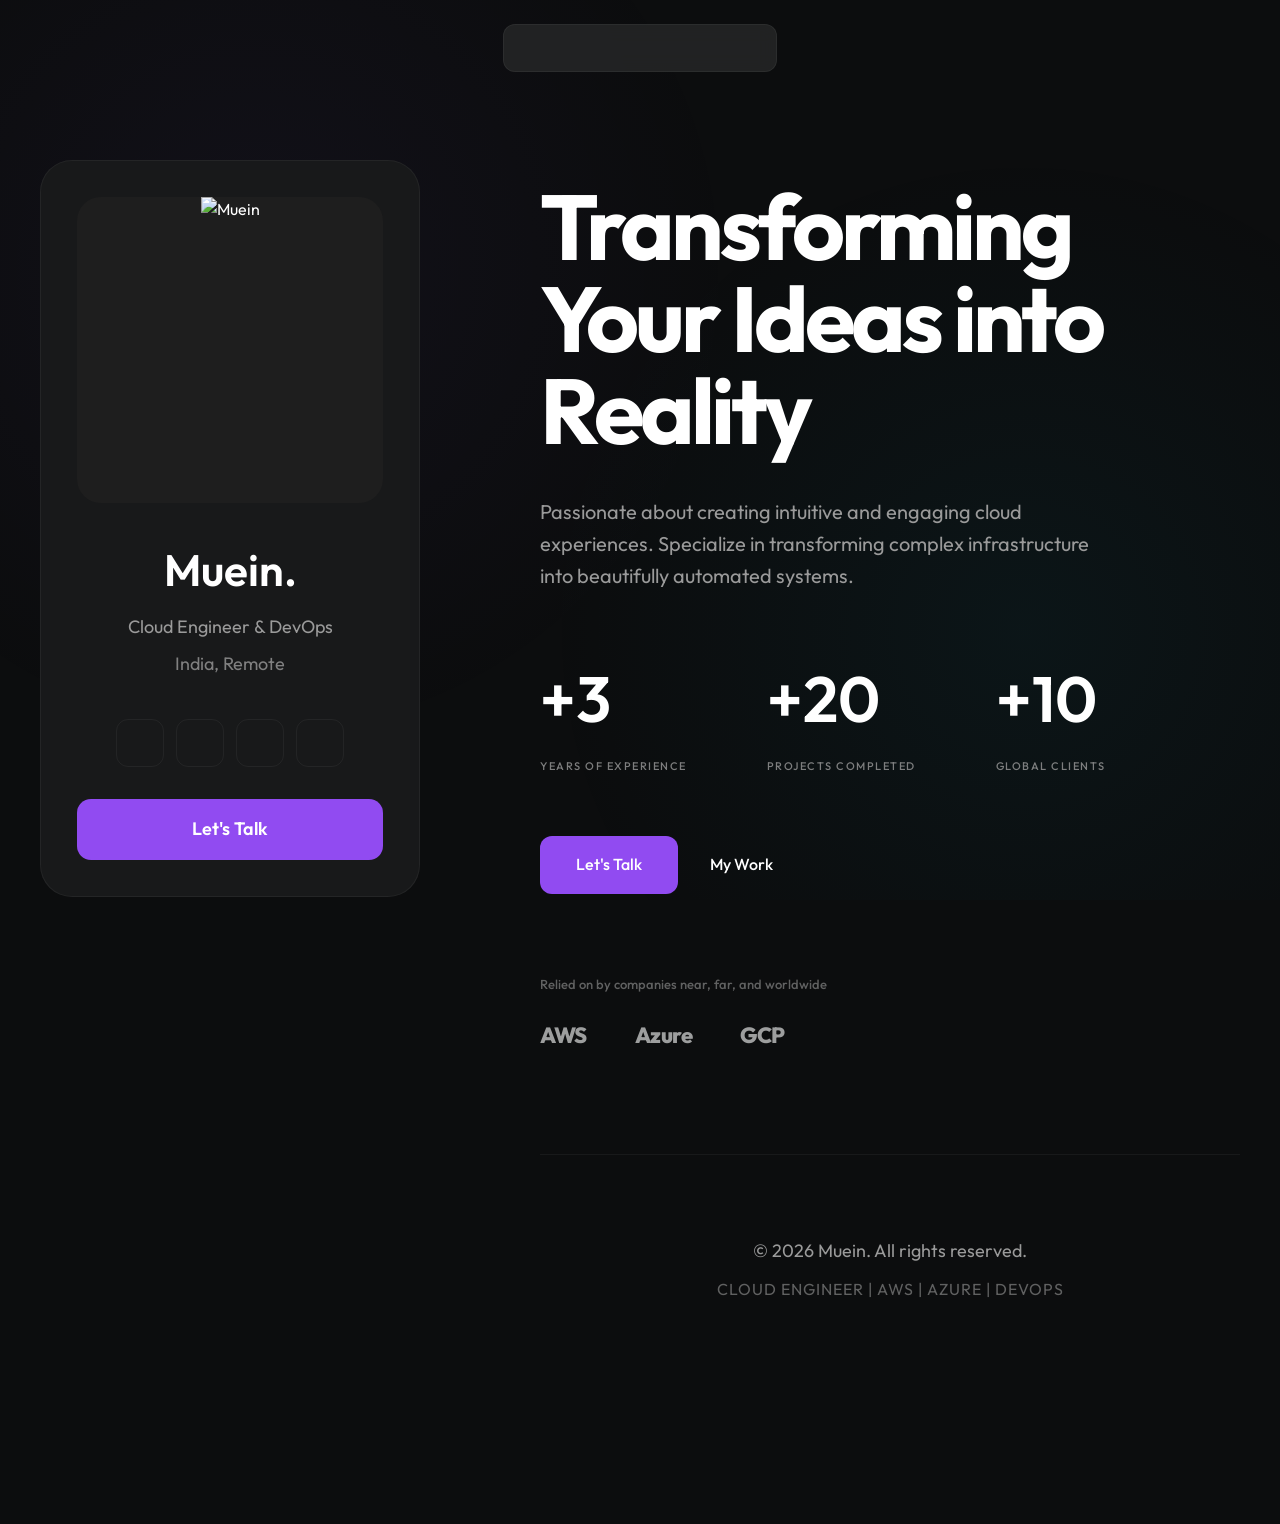
==== index.html @ 29125730 "Complete redesign of portfolio with Bento layout and enhanced experience section" ====
<!DOCTYPE html>
<html lang="en">

<head>
    <meta charset="UTF-8">
    <meta name="viewport" content="width=device-width, initial-scale=1.0">
    <meta name="description" content="Muein - Cloud Engineer | AWS | Azure | DevOps">
    <title>Muein | Cloud Engineer</title>
    <link rel="stylesheet" href="style.css">
    <!-- Lucide Icons -->
    <script src="https://unpkg.com/lucide@latest"></script>
</head>

<body>
    <div class="bg-glow"></div>

    <!-- Floating Navigation -->
    <nav class="floating-nav">
        <a href="#home" class="nav-item active"><i data-lucide="home"></i></a>
        <a href="#projects" class="nav-item"><i data-lucide="folder"></i></a>
        <a href="#skills" class="nav-item"><i data-lucide="wrench"></i></a>
        <a href="#experience" class="nav-item"><i data-lucide="briefcase"></i></a>
        <a href="#about" class="nav-item"><i data-lucide="pen-tool"></i></a>
        <a href="#contact" class="nav-item"><i data-lucide="mail"></i></a>
    </nav>

    <div class="container fade-in">
        <!-- Sidebar -->
        <aside class="sidebar">
            <div class="profile-card">
                <div class="profile-img-container">
                    <img src="https://github.com/mueinofficeuse-eng.png" alt="Muein" class="profile-img">
                </div>
                <div class="profile-info">
                    <h3>Muein.</h3>
                    <p class="role">Cloud Engineer & DevOps</p>
                    <p class="location">India, Remote</p>
                </div>

                <div class="social-icons">
                    <a href="https://github.com/mueinofficeuse-eng" class="social-icon" target="_blank"><i
                            data-lucide="globe"></i></a>
                    <a href="https://twitter.com" class="social-icon" target="_blank"><i data-lucide="twitter"></i></a>
                    <a href="https://linkedin.com/in/muein-024a62176" class="social-icon" target="_blank"><i
                            data-lucide="linkedin"></i></a>
                    <a href="mailto:muein.officeuse@gmail.com" class="social-icon"><i data-lucide="mail"></i></a>
                </div>

                <a href="#contact" class="cta-button nav-trigger" data-section="contact">Let's Talk</a>
            </div>
        </aside>

        <!-- Main Content -->
        <main class="main-content-wrapper">
            <!-- Hero Section (Home) -->
            <section id="home" class="content-section active hero-content">
                <h1>Transforming Your Ideas into <span>Reality</span></h1>
                <p class="hero-sub">Passionate about creating intuitive and engaging cloud experiences. Specialize in
                    transforming complex infrastructure into beautifully automated systems.</p>

                <div class="hero-stats">
                    <div class="hero-stat-item">
                        <span class="hero-stat-val">+3</span>
                        <span class="hero-stat-label">Years of Experience</span>
                    </div>
                    <div class="hero-stat-item">
                        <span class="hero-stat-val">+20</span>
                        <span class="hero-stat-label">Projects Completed</span>
                    </div>
                    <div class="hero-stat-item">
                        <span class="hero-stat-val">+10</span>
                        <span class="hero-stat-label">Global Clients</span>
                    </div>
                </div>

                <div class="hero-actions">
                    <a href="#contact" class="primary-btn nav-trigger" data-section="contact">Let's Talk</a>
                    <a href="#projects" class="secondary-btn nav-trigger" data-section="projects">My Work <i
                            data-lucide="arrow-right"></i></a>
                </div>

                <!-- Trusted By / Logos -->
                <div class="hero-footer" style="opacity: 0.6;">
                    <p style="font-size: 13px; color: var(--text-secondary); margin-bottom: 24px; font-weight: 500;">
                        Relied on by companies near, far, and worldwide</p>
                    <div style="display: flex; gap: 48px; align-items: center; filter: grayscale(1) brightness(2);">
                        <span
                            style="font-weight: 800; font-size: 22px; color: white; letter-spacing: -0.5px;">AWS</span>
                        <span
                            style="font-weight: 800; font-size: 22px; color: white; letter-spacing: -0.5px;">Azure</span>
                        <span
                            style="font-weight: 800; font-size: 22px; color: white; letter-spacing: -0.5px;">GCP</span>
                    </div>
                </div>
            </section>

            <!-- Projects Section -->
            <section id="projects" class="content-section">
                <h2 style="font-size: 48px; margin-bottom: 40px;">Featured Projects</h2>
                <div class="bento-grid">
                    <a href="https://github.com/mueinofficeuse-eng/face-recognition-attendance-system"
                        class="bento-card project-item" target="_blank">
                        <div class="tech-tags">
                            <span class="tech-tag">AWS</span>
                            <span class="tech-tag">Python</span>
                        </div>
                        <h4>Face Recognition System</h4>
                        <p>Automated attendance powered by AWS Rekognition and Serverless.</p>
                        <i data-lucide="arrow-up-right"
                            style="position: absolute; top: 1.5rem; right: 1.5rem; opacity: 0.5;"></i>
                    </a>

                    <a href="https://github.com/mueinofficeuse-eng/aws-cicd-project" class="bento-card project-item"
                        target="_blank">
                        <div class="tech-tags">
                            <span class="tech-tag">Jenkins</span>
                            <span class="tech-tag">Docker</span>
                        </div>
                        <h4>AWS CI/CD Pipeline</h4>
                        <p>End-to-end automated deployment for containerized apps.</p>
                        <i data-lucide="arrow-up-right"
                            style="position: absolute; top: 1.5rem; right: 1.5rem; opacity: 0.5;"></i>
                    </a>

                    <a href="https://github.com/mueinofficeuse-eng/Devops_Automated_Dashboard"
                        class="bento-card project-item" target="_blank">
                        <div class="tech-tags">
                            <span class="tech-tag">Ansible</span>
                            <span class="tech-tag">Python</span>
                        </div>
                        <h4>DevOps Automation Dashboard</h4>
                        <p>Infrastructure health tracking with automated provisioning.</p>
                        <i data-lucide="arrow-up-right"
                            style="position: absolute; top: 1.5rem; right: 1.5rem; opacity: 0.5;"></i>
                    </a>
                </div>
            </section>

            <!-- Skills Section -->
            <section id="skills" class="content-section">
                <h2 class="section-headline">Top-Tier Tools for Exceptional <span>Results</span></h2>

                <div class="tools-grid">
                    <div class="tool-card">
                        <div class="tool-icon-box">
                            <img src="https://cdn.simpleicons.org/amazonwebservices/232F3E" alt="AWS">
                        </div>
                        <div class="tool-meta">
                            <h4>AWS</h4>
                            <p>Cloud Platform</p>
                        </div>
                    </div>

                    <div class="tool-card">
                        <div class="tool-icon-box">
                            <img src="https://cdn.simpleicons.org/microsoftazure/0078D4" alt="Azure">
                        </div>
                        <div class="tool-meta">
                            <h4>Azure</h4>
                            <p>Hybrid Cloud</p>
                        </div>
                    </div>

                    <div class="tool-card">
                        <div class="tool-icon-box">
                            <img src="https://cdn.simpleicons.org/githubactions/2088FF" alt="GitHub Actions">
                        </div>
                        <div class="tool-meta">
                            <h4>GitHub Actions</h4>
                            <p>CI/CD Automation</p>
                        </div>
                    </div>

                    <div class="tool-card">
                        <div class="tool-icon-box">
                            <img src="https://cdn.simpleicons.org/gitlab/FC6D26" alt="GitLab CI">
                        </div>
                        <div class="tool-meta">
                            <h4>GitLab CI</h4>
                            <p>DevOps Platform</p>
                        </div>
                    </div>

                    <div class="tool-card">
                        <div class="tool-icon-box">
                            <img src="https://cdn.simpleicons.org/prometheus/E6522C" alt="Prometheus">
                        </div>
                        <div class="tool-meta">
                            <h4>Prometheus</h4>
                            <p>Monitoring & Alerts</p>
                        </div>
                    </div>

                    <div class="tool-card">
                        <div class="tool-icon-box">
                            <img src="https://upload.wikimedia.org/wikipedia/commons/e/ec/Nagios_logo.svg" alt="Nagios">
                        </div>
                        <div class="tool-meta">
                            <h4>Nagios</h4>
                            <p>Infrastructure Monitor</p>
                        </div>
                    </div>

                    <div class="tool-card">
                        <div class="tool-icon-box">
                            <img src="https://cdn.simpleicons.org/splunk/000000" alt="Splunk">
                        </div>
                        <div class="tool-meta">
                            <h4>Splunk</h4>
                            <p>Data Analytics</p>
                        </div>
                    </div>

                    <div class="tool-card">
                        <div class="tool-icon-box">
                            <img src="https://cdn.simpleicons.org/chef/F09820" alt="Chef">
                        </div>
                        <div class="tool-meta">
                            <h4>Chef</h4>
                            <p>Config Management</p>
                        </div>
                    </div>

                    <div class="tool-card">
                        <div class="tool-icon-box">
                            <img src="https://cdn.simpleicons.org/terraform/7B42BC" alt="Terraform">
                        </div>
                        <div class="tool-meta">
                            <h4>Terraform</h4>
                            <p>Infrastructure as Code</p>
                        </div>
                    </div>

                    <div class="tool-card">
                        <div class="tool-icon-box">
                            <img src="https://cdn.simpleicons.org/kubernetes/326CE5" alt="Kubernetes">
                        </div>
                        <div class="tool-meta">
                            <h4>Kubernetes</h4>
                            <p>Container Orchestration</p>
                        </div>
                    </div>

                    <div class="tool-card">
                        <div class="tool-icon-box">
                            <img src="https://cdn.simpleicons.org/jenkins/D24939" alt="Jenkins">
                        </div>
                        <div class="tool-meta">
                            <h4>Jenkins</h4>
                            <p>CI/CD Automation</p>
                        </div>
                    </div>

                    <div class="tool-card">
                        <div class="tool-icon-box">
                            <img src="https://cdn.simpleicons.org/docker/2496ED" alt="Docker">
                        </div>
                        <div class="tool-meta">
                            <h4>Docker</h4>
                            <p>Containerization</p>
                        </div>
                    </div>

                    <div class="tool-card">
                        <div class="tool-icon-box">
                            <img src="https://cdn.simpleicons.org/ansible/EE0000" alt="Ansible">
                        </div>
                        <div class="tool-meta">
                            <h4>Ansible</h4>
                            <p>Config Management</p>
                        </div>
                    </div>

                    <div class="tool-card">
                        <div class="tool-icon-box">
                            <img src="https://cdn.simpleicons.org/python/3776AB" alt="Python">
                        </div>
                        <div class="tool-meta">
                            <h4>Python</h4>
                            <p>Automation Scripting</p>
                        </div>
                    </div>
                </div>

                <div class="bento-grid" style="margin-top: 40px;">
                    <div class="bento-card span-2">
                        <h3 class="card-title"><i data-lucide="layers"></i> Expertise Overview</h3>
                        <div class="skills-list">
                            <div class="skill-cat">
                                <h5>Cloud & Security</h5>
                                <ul>
                                    <li>VPC, S3, RDS, IAM, KMS</li>
                                    <li>CloudWatch, Security Groups</li>
                                </ul>
                            </div>
                            <div class="skill-cat">
                                <h5>Automation & Monitoring</h5>
                                <ul>
                                    <li>CloudFormation, Bash, Linux</li>
                                    <li>Prometheus, Grafana, ELK</li>
                                </ul>
                            </div>
                        </div>
                    </div>
                </div>
            </section>

            <!-- Experience Section -->
            <section id="experience" class="content-section">
                <h2 class="section-headline">Professional <span>Experiences</span></h2>

                <div class="experience-list">
                    <a href="wns-global.html" class="experience-card">
                        <div class="exp-header">
                            <h3>WNS Global Services</h3>
                            <div class="exp-arrow">
                                <i data-lucide="arrow-up-right"></i>
                            </div>
                        </div>
                        <p class="exp-desc">Senior Cloud & DevOps Engineer focused on architecting secure, scalable AWS
                            infrastructure using Terraform and leading on-prem to cloud migrations for microservices.
                        </p>
                        <p class="exp-date">Dec 2024 — Present</p>
                    </a>

                    <a href="alois-tech.html" class="experience-card">
                        <div class="exp-header">
                            <h3>Alois Technologies</h3>
                            <div class="exp-arrow">
                                <i data-lucide="arrow-up-right"></i>
                            </div>
                        </div>
                        <p class="exp-desc">Designed multi-environment cloud solutions for NTT Data using IaC. Optimized
                            storage costs via Intelligent Tiering and integrated ELK Stack for centralized monitoring.
                        </p>
                        <p class="exp-date">Mar 2024 — Dec 2024</p>
                    </a>

                    <a href="daksh-concentrix.html" class="experience-card">
                        <div class="exp-header">
                            <h3>Daksh Concentrix</h3>
                            <div class="exp-arrow">
                                <i data-lucide="arrow-up-right"></i>
                            </div>
                        </div>
                        <p class="exp-desc">Maintained AWS infrastructure with 99.9% uptime. Automated log monitoring
                            and alerting, reducing MTTD by 60% through CloudWatch and shell scripting.</p>
                        <p class="exp-date">Mar 2022 — Dec 2023</p>
                    </a>
                </div>
            </section>

            <!-- About Section -->
            <section id="about" class="content-section">
                <h2 style="font-size: 48px; margin-bottom: 40px;">About Me</h2>
                <div class="bento-grid">
                    <div class="bento-card span-2 about-card">
                        <h3 class="card-title"><i data-lucide="user"></i> Background</h3>
                        <p style="font-size: 1.25rem; line-height: 1.6; color: var(--text-secondary);">Cloud Engineer
                            and DevOps Engineer with 3+ years of experience designing, deploying, and managing scalable,
                            highly available infrastructure on AWS and Azure. Proven expertise in building secure,
                            cost-optimized cloud architectures using Infrastructure as Code (Terraform, CloudFormation).
                            Specialized in cloud automation, serverless computing, microservices architecture, container
                            orchestration, CI/CD pipeline development, and infrastructure monitoring. Demonstrated
                            success in reducing operational costs by 30% and maintaining 99.9% uptime through strategic
                            automation and site reliability engineering practices. Strong track record of migrating
                            on-premises workloads to cloud environments and implementing robust security practices using
                            IAM, VPC, and compliance frameworks.</p>

                        <div class="about-actions">
                            <a href="https://github.com/mueinofficeuse-eng" class="social-btn" target="_blank">
                                <i data-lucide="github"></i> GitHub
                            </a>
                            <a href="https://linkedin.com/in/muein-024a62176" class="social-btn" target="_blank">
                                <i data-lucide="linkedin"></i> LinkedIn
                            </a>
                            <a href="https://wa.me/919311789169" class="social-btn" target="_blank">
                                <i data-lucide="message-square"></i> WhatsApp
                            </a>
                            <a href="mailto:muein.officeuse@gmail.com" class="social-btn">
                                <i data-lucide="mail"></i> Email
                            </a>
                            <a href="Muein_Resume.pdf" class="social-btn resume-btn" download>
                                <i data-lucide="download"></i> Download Resume
                            </a>
                        </div>
                    </div>
                </div>
            </section>

            <!-- Contact Section -->
            <section id="contact" class="content-section contact-section-new">
                <h2 class="contact-headline">Let's Create<br>Something <span>Amazing</span></h2>

                <div class="contact-form-card">
                    <form id="contact-form">
                        <div class="form-group">
                            <label for="name">Name</label>
                            <input type="text" id="name" name="name" placeholder="Your Name" required>
                        </div>

                        <div class="form-group">
                            <label for="email">Email</label>
                            <input type="email" id="email" name="email" placeholder="Your@email.com" required>
                        </div>

                        <div class="form-group">
                            <label for="message">Message</label>
                            <textarea id="message" name="message" placeholder="Your Message" required></textarea>
                        </div>

                        <button type="submit" class="submit-btn" id="submit-btn">Send</button>
                    </form>
                    <div id="form-status" style="display: none; margin-top: 20px; font-weight: 600;">
                        <!-- Status text will be injected here -->
                    </div>
                </div>
            </section>

            <footer class="footer">
                <p class="footer-text">
                    © 2026 Muein. All rights reserved.
                    <span>Cloud Engineer | AWS | Azure | DevOps</span>
                </p>
            </footer>
        </main>
    </div>

    <script>
        // Initialize Lucide icons
        lucide.createIcons();

        // Simple Navigation Logic
        const navItems = document.querySelectorAll('.nav-item');
        const sections = document.querySelectorAll('.content-section');
        const triggers = document.querySelectorAll('.nav-trigger');

        function switchSection(targetId) {
            // Remove active from all
            sections.forEach(s => s.classList.remove('active'));
            navItems.forEach(n => n.classList.remove('active'));

            // Add active to target
            const targetSection = document.getElementById(targetId);
            if (targetSection) {
                targetSection.classList.add('active');
            }

            const activeNav = document.querySelector(`.nav-item[href="#${targetId}"]`);
            if (activeNav) {
                activeNav.classList.add('active');
            }
        }

        // Instant Background Contact Form Handler
        const contactForm = document.getElementById('contact-form');
        const formStatus = document.getElementById('form-status');
        const submitBtn = document.getElementById('submit-btn');

        if (contactForm) {
            contactForm.addEventListener('submit', function (e) {
                e.preventDefault();

                // Show Loading State
                submitBtn.disabled = true;
                submitBtn.innerText = 'Sending...';
                formStatus.style.display = 'block';
                formStatus.style.color = 'var(--text-secondary)';
                formStatus.innerHTML = '<i data-lucide="loader" class="spin"></i> Sending message instantly...';
                lucide.createIcons();

                const formData = new FormData();
                formData.append('Name', document.getElementById('name').value);
                formData.append('Email', document.getElementById('email').value);
                formData.append('Message', document.getElementById('message').value);

                fetch('https://formsubmit.co/ajax/muein.officeuse@gmail.com', {
                    method: 'POST',
                    body: formData,
                    headers: {
                        'Accept': 'application/json'
                    }
                }).then(response => {
                    if (response.ok) {
                        formStatus.style.color = '#10b981';
                        formStatus.innerHTML = '<i data-lucide="check-circle" style="width: 20px; height: 20px;"></i> Message Sent! I\'ll be in touch soon.';
                        submitBtn.innerText = 'Sent!';
                        contactForm.reset();
                        lucide.createIcons();
                    } else {
                        throw new Error();
                    }
                }).catch(error => {
                    formStatus.style.color = '#ef4444';
                    formStatus.innerHTML = '<i data-lucide="alert-circle" style="width: 20px; height: 20px;"></i> Connection Error. Please use WhatsApp or LinkedIn.';
                    submitBtn.disabled = false;
                    submitBtn.innerText = 'Try Again';
                    lucide.createIcons();
                });
            });
        }

        navItems.forEach(item => {
            item.addEventListener('click', (e) => {
                e.preventDefault(); // Prevent default anchor behavior
                const targetId = item.getAttribute('href').substring(1);
                switchSection(targetId);
            });
        });

        triggers.forEach(trigger => {
            trigger.addEventListener('click', (e) => {
                e.preventDefault(); // Prevent default anchor behavior
                const targetId = trigger.dataset.section;
                switchSection(targetId);
            });
        });

        // Handle initial section from hash or local state
        window.addEventListener('load', () => {
            const hash = window.location.hash.substring(1);
            if (hash) {
                switchSection(hash);
            } else {
                // Default to home if no hash
                switchSection('home');
            }
        });
    </script>
</body>

</html>
---- style.css ----
@import url('https://fonts.googleapis.com/css2?family=Outfit:wght@300;400;500;600;700&display=swap');

:root {
    --bg-color: #0c0d0e;
    --card-bg: #18191a;
    --card-border: rgba(255, 255, 255, 0.05);
    --accent-color: #914BF1;
    --text-primary: #ffffff;
    --text-secondary: #9a9a9a;
    --radius: 32px;
    --transition: all 0.3s cubic-bezier(0.4, 0, 0.2, 1);
}

* {
    margin: 0;
    padding: 0;
    box-sizing: border-box;
}

body {
    background-color: var(--bg-color);
    color: var(--text-primary);
    font-family: 'Outfit', sans-serif;
    line-height: 1.6;
    overflow-x: hidden;
}

/* Background Gradients */
.bg-glow {
    position: fixed;
    top: 0;
    left: 0;
    width: 100%;
    height: 100%;
    z-index: -1;
    background: radial-gradient(circle at 20% 30%, rgba(139, 92, 246, 0.05) 0%, transparent 40%),
        radial-gradient(circle at 80% 70%, rgba(6, 182, 212, 0.05) 0%, transparent 40%);
}

.container {
    max-width: 1400px;
    margin: 0 auto;
    padding: 160px 40px;
    display: grid;
    grid-template-columns: 380px 1fr;
    gap: 120px;
    min-height: 100vh;
}

/* Section Management */
.content-section {
    display: none;
    animation: fadeInUp 0.5s ease-out forwards;
}

.content-section.active {
    display: block;
}

.main-content-wrapper {
    display: flex;
    flex-direction: column;
}

/* Sidebar */
.sidebar {
    position: sticky;
    top: 40px;
    height: fit-content;
    display: flex;
    flex-direction: column;
    gap: 20px;
}

.profile-card {
    background: var(--card-bg);
    border: 1px solid var(--card-border);
    border-radius: var(--radius);
    padding: 36px;
    display: flex;
    flex-direction: column;
    align-items: center;
    text-align: center;
    gap: 2rem;
}

.profile-img-container {
    width: 100%;
    aspect-ratio: 1;
    border-radius: 24px;
    overflow: hidden;
    background: #1e1e1e;
}

.profile-img {
    width: 100%;
    height: 100%;
    object-fit: cover;
}

.profile-info h3 {
    font-size: 44px;
    font-weight: 600;
    color: white;
    margin-bottom: 8px;
}

.profile-info p.role {
    color: var(--text-secondary);
    font-size: 18px;
    font-weight: 400;
    margin-bottom: 8px;
}

.profile-info p.location {
    color: var(--text-secondary);
    font-size: 18px;
    opacity: 0.8;
}

.social-icons {
    display: flex;
    gap: 0.75rem;
    margin-top: 0.5rem;
}

.social-icon {
    width: 48px;
    height: 48px;
    background: transparent;
    border: 1px solid var(--card-border);
    border-radius: 12px;
    display: flex;
    align-items: center;
    justify-content: center;
    color: var(--text-primary);
    text-decoration: none;
    transition: var(--transition);
}

.social-icon:hover {
    background: var(--accent-color);
    transform: translateY(-4px);
}

.profile-card .cta-button {
    width: 100%;
    padding: 16px;
    background: var(--accent-color);
    color: white;
    border-radius: 14px;
    text-decoration: none;
    font-weight: 600;
    font-size: 18px;
    transition: var(--transition);
}

.cta-button:hover {
    opacity: 0.9;
    transform: translateY(-2px);
}

/* Hero Content Styling */
.hero-content {
    padding-top: 20px;
}

.hero-content h1 {
    font-size: 92px;
    font-weight: 700;
    line-height: 1.0;
    letter-spacing: -4px;
    margin-bottom: 40px;
}

/* Social & Resume Buttons */
.about-actions {
    display: flex;
    flex-wrap: wrap;
    gap: 12px;
    margin-top: 32px;
}

.social-btn {
    display: flex;
    align-items: center;
    gap: 8px;
    padding: 12px 20px;
    background: #1c1c1e;
    border: 1px solid var(--card-border);
    border-radius: 12px;
    color: #ffffff;
    text-decoration: none;
    font-size: 15px;
    font-weight: 500;
    transition: var(--transition);
}

.social-btn:hover {
    background: #242426;
    border-color: rgba(255, 255, 255, 0.2);
    transform: translateY(-2px);
}

.resume-btn {
    background: var(--accent-color);
    border: none;
    color: white;
}

.resume-btn:hover {
    background: #8b5cf6;
    border-color: transparent;
}

/* Contact Form Styles */
.contact-section-new {
    padding-top: 40px;
}

.contact-headline {
    font-size: 84px;
    font-weight: 700;
    line-height: 1.1;
    letter-spacing: -4px;
    margin-bottom: 56px;
    color: #ffffff;
}

.contact-headline span {
    color: var(--accent-color);
}

.contact-form-card {
    background: #1c1c1e;
    border: 1px solid var(--card-border);
    border-radius: 24px;
    padding: 40px;
    max-width: 800px;
}

.form-group {
    margin-bottom: 24px;
}

.form-group label {
    display: block;
    font-size: 14px;
    color: #888888;
    margin-bottom: 12px;
    font-weight: 500;
}

.form-group input,
.form-group textarea {
    width: 100%;
    background: #242426;
    border: 1px solid rgba(255, 255, 255, 0.05);
    border-radius: 12px;
    padding: 16px;
    color: #ffffff;
    font-size: 16px;
    font-family: inherit;
    transition: var(--transition);
}

.form-group input:focus,
.form-group textarea:focus {
    outline: none;
    border-color: var(--accent-color);
    background: #2a2a2d;
}

.form-group textarea {
    height: 180px;
    resize: none;
}

.submit-btn {
    width: 100%;
    background: var(--accent-color);
    color: white;
    border: none;
    border-radius: 12px;
    padding: 16px;
    font-size: 16px;
    font-weight: 600;
    cursor: pointer;
    transition: var(--transition);
}

.submit-btn:hover {
    background: #8b5cf6;
    transform: translateY(-2px);
}

@keyframes spin {
    from {
        transform: rotate(0deg);
    }

    to {
        transform: rotate(360deg);
    }
}

.spin {
    animation: spin 1s linear infinite;
}

.hero-content p.hero-sub {
    font-size: 20px;
    color: var(--text-secondary);
    max-width: 550px;
    line-height: 1.6;
    margin-bottom: 56px;
}

.hero-stats {
    display: flex;
    gap: 80px;
    margin-bottom: 60px;
}

.hero-stat-item {
    display: flex;
    flex-direction: column;
}

.hero-stat-val {
    font-size: 64px;
    font-weight: 600;
    color: white;
    margin-bottom: 8px;
}

.hero-stat-label {
    font-size: 11px;
    font-weight: 500;
    color: var(--text-secondary);
    text-transform: uppercase;
    letter-spacing: 1.5px;
    opacity: 0.8;
}

.hero-actions {
    display: flex;
    align-items: center;
    gap: 32px;
    margin-bottom: 80px;
}

.primary-btn {
    background: var(--accent-color);
    color: white;
    padding: 16px 36px;
    border-radius: 12px;
    text-decoration: none;
    font-weight: 500;
    font-size: 16px;
}

.secondary-btn {
    color: white;
    text-decoration: none;
    font-weight: 500;
    font-size: 16px;
    display: flex;
    align-items: center;
    gap: 12px;
}

/* Main Content Area */
.bento-grid {
    display: grid;
    grid-template-columns: repeat(auto-fit, minmax(360px, 1fr));
    grid-auto-rows: minmax(160px, auto);
    gap: 24px;
}

.bento-card {
    background: var(--card-bg);
    border: 1px solid var(--card-border);
    border-radius: var(--radius);
    padding: 40px;
    transition: var(--transition);
    position: relative;
    overflow: hidden;
}

.bento-card:hover {
    border-color: var(--accent-color);
}

.card-title {
    font-size: 1.4rem;
    font-weight: 600;
    margin-bottom: 1.25rem;
    display: flex;
    align-items: center;
    gap: 0.75rem;
}

.card-title svg {
    color: var(--accent-color);
}

/* Specific Card Layouts */
.span-2 {
    grid-column: span 2;
}

.about-card p {
    color: var(--text-secondary);
    font-size: 1.1rem;
    margin-bottom: 1rem;
}

.stats-grid {
    display: grid;
    grid-template-columns: repeat(3, 1fr);
    gap: 1rem;
}

.stat-item {
    text-align: center;
}

.stat-val {
    font-size: 1.75rem;
    font-weight: 700;
    color: var(--accent-color);
}

.stat-label {
    font-size: 0.85rem;
    color: var(--text-secondary);
}

.projects-section {
    display: grid;
    grid-template-columns: repeat(2, 1fr);
    gap: 2rem;
}

.project-item {
    background: #1c1c1e;
    border-radius: var(--radius);
    padding: 40px;
    display: flex;
    flex-direction: column;
    gap: 1.5rem;
    transition: var(--transition);
    text-decoration: none;
    color: inherit;
    border: 1px solid var(--card-border);
}

.project-item:hover {
    border-color: var(--accent-color);
    transform: translateY(-5px);
}

/* Marquee */
.marquee-container {
    overflow: hidden;
    white-space: nowrap;
    position: relative;
    background: var(--card-bg);
    padding: 20px 0;
    border-radius: var(--radius);
    border: 1px solid var(--card-border);
}

.marquee-content {
    display: inline-block;
    animation: marquee 20s linear infinite;
}

.marquee-item {
    display: inline-flex;
    align-items: center;
    gap: 10px;
    margin: 0 30px;
    font-size: 1.1rem;
    font-weight: 500;
    color: var(--text-secondary);
}

.marquee-item i {
    color: var(--accent-color);
}

@keyframes marquee {
    from {
        transform: translateX(0);
    }

    to {
        transform: translateX(-50%);
    }
}

.project-item h4 {
    font-size: 1.6rem;
    font-weight: 600;
}

.project-item p {
    font-size: 1.1rem;
    color: var(--text-secondary);
    line-height: 1.6;
}

.tech-tags {
    display: flex;
    flex-wrap: wrap;
    gap: 0.5rem;
}

.tech-tag {
    font-size: 0.9rem;
    background: rgba(139, 92, 246, 0.1);
    color: var(--accent-color);
    padding: 6px 14px;
    border-radius: 8px;
    font-weight: 500;
}

.skills-list {
    display: grid;
    grid-template-columns: 1fr 1fr;
    gap: 1rem;
}

.skill-cat h5 {
    color: var(--accent-color);
    font-size: 0.9rem;
    margin-bottom: 0.5rem;
}

.skill-cat ul {
    list-style: none;
    font-size: 0.85rem;
    color: var(--text-secondary);
}

/* Floating Nav */
.floating-nav {
    position: fixed;
    top: 24px;
    left: 50%;
    transform: translateX(-50%);
    height: 48px;
    background: rgba(39, 40, 41, 0.8);
    backdrop-filter: blur(10px) saturate(180%);
    -webkit-backdrop-filter: blur(10px) saturate(180%);
    border-radius: 12px;
    border: 1px solid rgba(255, 255, 255, 0.05);
    display: flex;
    align-items: center;
    padding: 0 8px;
    gap: 8px;
    z-index: 1000;
}

.nav-item {
    width: 36px;
    height: 36px;
    display: flex;
    align-items: center;
    justify-content: center;
    border-radius: 6px;
    color: #ffffff;
    text-decoration: none;
    transition: var(--transition);
}

.nav-item:hover {
    background: rgba(255, 255, 255, 0.05);
}

/* Tool Cards Grid */
.tools-grid {
    display: grid;
    grid-template-columns: repeat(2, 1fr);
    gap: 20px;
}

.tool-card {
    background: #1c1c1e;
    border: 1px solid var(--card-border);
    border-radius: 20px;
    padding: 20px;
    display: flex;
    align-items: center;
    gap: 20px;
    transition: var(--transition);
}

.tool-card:hover {
    transform: translateY(-5px);
    border-color: rgba(255, 255, 255, 0.1);
}

.tool-icon-box {
    width: 60px;
    height: 60px;
    background: #ffffff;
    border-radius: 16px;
    display: flex;
    align-items: center;
    justify-content: center;
    flex-shrink: 0;
    padding: 12px;
}

/* Experience Section */
.experience-list {
    display: flex;
    flex-direction: column;
    gap: 20px;
}

.experience-card {
    text-decoration: none;
    display: block;
    background: #1c1c1e;
    border: 1px solid var(--card-border);
    border-radius: 28px;
    padding: 36px 40px;
    display: flex;
    flex-direction: column;
    gap: 16px;
    position: relative;
    transition: var(--transition);
}

.experience-card:hover {
    background: #242426;
    border-color: rgba(255, 255, 255, 0.1);
}

.exp-header {
    display: flex;
    justify-content: space-between;
    align-items: flex-start;
}

.exp-header h3 {
    font-size: 32px;
    font-weight: 600;
    color: #ffffff;
    letter-spacing: -0.5px;
}

.exp-arrow {
    width: 48px;
    height: 48px;
    background: var(--accent-color);
    border-radius: 50%;
    display: flex;
    align-items: center;
    justify-content: center;
    color: white;
    transition: var(--transition);
}

.experience-card:hover .exp-arrow {
    transform: rotate(-45deg);
}

.exp-desc {
    font-size: 18px;
    line-height: 1.6;
    color: var(--text-secondary);
    max-width: 85%;
    margin-bottom: 8px;
}

.exp-date {
    font-size: 15px;
    color: #666666;
    font-weight: 500;
}

.tool-meta h4 {
    font-size: 20px;
    font-weight: 600;
    color: #ffffff;
    margin-bottom: 4px;
}

.tool-meta p {
    font-size: 14px;
    color: var(--text-secondary);
    font-weight: 400;
}

.section-headline {
    font-size: 72px;
    font-weight: 700;
    line-height: 1.1;
    letter-spacing: -3px;
    margin-bottom: 56px;
}

.section-headline span {
    color: var(--accent-color);
}

/* Experience Detail Page Styles */
.detail-container {
    max-width: 900px;
    margin: 120px auto;
    padding: 0 24px;
}

.back-link {
    display: inline-flex;
    align-items: center;
    gap: 8px;
    color: var(--text-secondary);
    text-decoration: none;
    font-size: 14px;
    margin-bottom: 40px;
    transition: var(--transition);
}

.back-link:hover {
    color: #ffffff;
}

.detail-header h1 {
    font-size: 72px;
    font-weight: 700;
    line-height: 1.1;
    letter-spacing: -3px;
    margin-bottom: 16px;
    color: #ffffff;
}

.detail-date {
    font-size: 18px;
    color: var(--text-secondary);
    margin-bottom: 64px;
}

.detail-section {
    margin-bottom: 48px;
}

.detail-section h2 {
    font-size: 28px;
    font-weight: 500;
    margin-bottom: 24px;
    color: #ffffff;
}

.detail-content {
    font-size: 18px;
    line-height: 1.7;
    color: var(--text-secondary);
}

.detail-content p {
    margin-bottom: 24px;
}

.detail-content ul {
    list-style: none;
}

.detail-content li {
    position: relative;
    padding-left: 24px;
    margin-bottom: 16px;
}

.detail-content li::before {
    content: "•";
    position: absolute;
    left: 0;
    color: var(--accent-color);
}

/* Typography Overrides */
h1 {
    font-size: 68px;
    font-weight: 500;
    line-height: 1.1;
    color: #ffffff;
    margin-bottom: 1.5rem;
}

h2 {
    font-size: 58px;
    font-weight: 500;
    line-height: 1.1;
    color: #ffffff;
    margin-bottom: 1.5rem;
}

/* Animations */
@keyframes fadeInUp {
    from {
        opacity: 0;
        transform: translateY(20px);
    }

    to {
        opacity: 1;
        transform: translateY(0);
    }
}

.fade-in {
    animation: fadeInUp 0.6s ease-out forwards;
}

/* Responsive */
@media (max-width: 900px) {
    .container {
        grid-template-columns: 1fr;
    }

    .sidebar {
        position: relative;
        height: auto;
        top: 0;
    }

    .main-content {
        grid-template-columns: 1fr;
    }

    .span-2 {
        grid-column: span 1;
    }
}

/* Footer Styles */
.footer {
    padding: 80px 0 60px;
    text-align: center;
    border-top: 1px solid var(--card-border);
    margin-top: 100px;
    width: 100%;
}

.footer-text {
    font-size: 18px;
    color: var(--text-secondary);
    line-height: 1.8;
}

.footer-text span {
    display: block;
    margin-top: 8px;
    font-size: 16px;
    opacity: 0.6;
    letter-spacing: 1px;
    text-transform: uppercase;
}
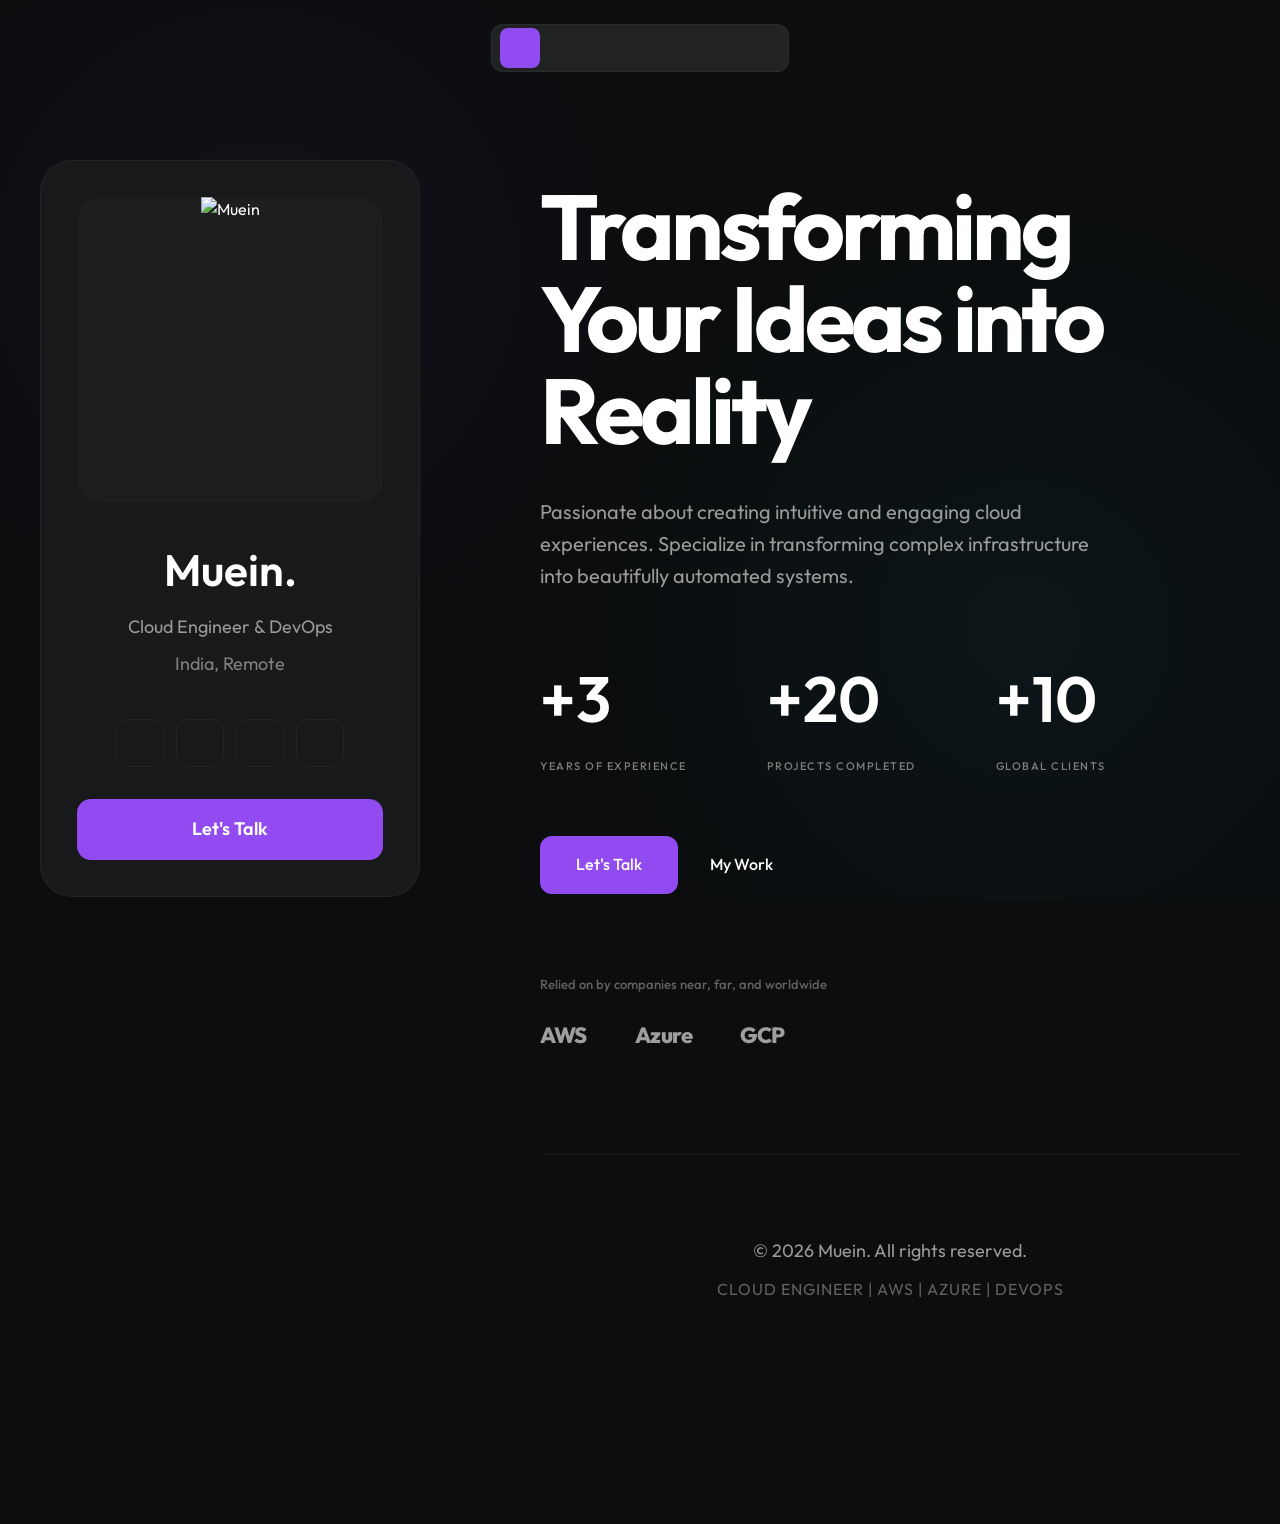
==== commit 32ed325a: "Optimize portfolio and add CI/CD deployment workflow" ====
--- a/index.html
+++ b/index.html
@@ -80,23 +80,19 @@
                 </div>
 
                 <!-- Trusted By / Logos -->
-                <div class="hero-footer" style="opacity: 0.6;">
-                    <p style="font-size: 13px; color: var(--text-secondary); margin-bottom: 24px; font-weight: 500;">
-                        Relied on by companies near, far, and worldwide</p>
-                    <div style="display: flex; gap: 48px; align-items: center; filter: grayscale(1) brightness(2);">
-                        <span
-                            style="font-weight: 800; font-size: 22px; color: white; letter-spacing: -0.5px;">AWS</span>
-                        <span
-                            style="font-weight: 800; font-size: 22px; color: white; letter-spacing: -0.5px;">Azure</span>
-                        <span
-                            style="font-weight: 800; font-size: 22px; color: white; letter-spacing: -0.5px;">GCP</span>
+                <div class="hero-footer">
+                    <p class="hero-footer-text">Relied on by companies near, far, and worldwide</p>
+                    <div class="trusted-logos">
+                        <span>AWS</span>
+                        <span>Azure</span>
+                        <span>GCP</span>
                     </div>
                 </div>
             </section>
 
             <!-- Projects Section -->
             <section id="projects" class="content-section">
-                <h2 style="font-size: 48px; margin-bottom: 40px;">Featured Projects</h2>
+                <h2>Featured Projects</h2>
                 <div class="bento-grid">
                     <a href="https://github.com/mueinofficeuse-eng/face-recognition-attendance-system"
                         class="bento-card project-item" target="_blank">
@@ -106,8 +102,7 @@
                         </div>
                         <h4>Face Recognition System</h4>
                         <p>Automated attendance powered by AWS Rekognition and Serverless.</p>
-                        <i data-lucide="arrow-up-right"
-                            style="position: absolute; top: 1.5rem; right: 1.5rem; opacity: 0.5;"></i>
+                        <i data-lucide="arrow-up-right" class="card-icon-abs"></i>
                     </a>
 
                     <a href="https://github.com/mueinofficeuse-eng/aws-cicd-project" class="bento-card project-item"
@@ -118,8 +113,7 @@
                         </div>
                         <h4>AWS CI/CD Pipeline</h4>
                         <p>End-to-end automated deployment for containerized apps.</p>
-                        <i data-lucide="arrow-up-right"
-                            style="position: absolute; top: 1.5rem; right: 1.5rem; opacity: 0.5;"></i>
+                        <i data-lucide="arrow-up-right" class="card-icon-abs"></i>
                     </a>
 
                     <a href="https://github.com/mueinofficeuse-eng/Devops_Automated_Dashboard"
@@ -130,8 +124,7 @@
                         </div>
                         <h4>DevOps Automation Dashboard</h4>
                         <p>Infrastructure health tracking with automated provisioning.</p>
-                        <i data-lucide="arrow-up-right"
-                            style="position: absolute; top: 1.5rem; right: 1.5rem; opacity: 0.5;"></i>
+                        <i data-lucide="arrow-up-right" class="card-icon-abs"></i>
                     </a>
                 </div>
             </section>
@@ -282,7 +275,7 @@
                     </div>
                 </div>
 
-                <div class="bento-grid" style="margin-top: 40px;">
+                <div class="bento-grid mt-40">
                     <div class="bento-card span-2">
                         <h3 class="card-title"><i data-lucide="layers"></i> Expertise Overview</h3>
                         <div class="skills-list">
@@ -320,7 +313,7 @@
                         <p class="exp-desc">Senior Cloud & DevOps Engineer focused on architecting secure, scalable AWS
                             infrastructure using Terraform and leading on-prem to cloud migrations for microservices.
                         </p>
-                        <p class="exp-date">Dec 2024 — Present</p>
+                        <p class="exp-date">Dec 2024 — Jan 2026</p>
                     </a>
 
                     <a href="alois-tech.html" class="experience-card">
@@ -352,11 +345,11 @@
 
             <!-- About Section -->
             <section id="about" class="content-section">
-                <h2 style="font-size: 48px; margin-bottom: 40px;">About Me</h2>
+                <h2>About Me</h2>
                 <div class="bento-grid">
                     <div class="bento-card span-2 about-card">
                         <h3 class="card-title"><i data-lucide="user"></i> Background</h3>
-                        <p style="font-size: 1.25rem; line-height: 1.6; color: var(--text-secondary);">Cloud Engineer
+                        <p class="about-text">Cloud Engineer
                             and DevOps Engineer with 3+ years of experience designing, deploying, and managing scalable,
                             highly available infrastructure on AWS and Azure. Proven expertise in building secure,
                             cost-optimized cloud architectures using Infrastructure as Code (Terraform, CloudFormation).
@@ -411,7 +404,7 @@
 
                         <button type="submit" class="submit-btn" id="submit-btn">Send</button>
                     </form>
-                    <div id="form-status" style="display: none; margin-top: 20px; font-weight: 600;">
+                    <div id="form-status">
                         <!-- Status text will be injected here -->
                     </div>
                 </div>
--- a/style.css
+++ b/style.css
@@ -15,6 +15,10 @@
     margin: 0;
     padding: 0;
     box-sizing: border-box;
+}
+
+html {
+    scroll-behavior: smooth;
 }
 
 body {
@@ -341,6 +345,39 @@
     text-transform: uppercase;
     letter-spacing: 1.5px;
     opacity: 0.8;
+}
+
+.hero-footer {
+    opacity: 0.6;
+}
+
+.hero-footer-text {
+    font-size: 13px;
+    color: var(--text-secondary);
+    margin-bottom: 24px;
+    font-weight: 500;
+}
+
+.trusted-logos {
+    display: flex;
+    gap: 48px;
+    align-items: center;
+    filter: grayscale(1) brightness(2);
+}
+
+.trusted-logos span {
+    font-weight: 800;
+    font-size: 22px;
+    color: white;
+    letter-spacing: -0.5px;
+}
+
+@media (max-width: 768px) {
+    .trusted-logos {
+        gap: 24px;
+        flex-wrap: wrap;
+        justify-content: center;
+    }
 }
 
 .hero-actions {
@@ -565,19 +602,30 @@
 }
 
 .nav-item {
-    width: 36px;
-    height: 36px;
+    width: 40px;
+    height: 40px;
     display: flex;
     align-items: center;
     justify-content: center;
-    border-radius: 6px;
-    color: #ffffff;
+    border-radius: 8px;
+    color: var(--text-secondary);
     text-decoration: none;
     transition: var(--transition);
 }
 
+.nav-item svg {
+    width: 20px;
+    height: 20px;
+}
+
 .nav-item:hover {
     background: rgba(255, 255, 255, 0.05);
+    color: #ffffff;
+}
+
+.nav-item.active {
+    background: var(--accent-color);
+    color: #ffffff;
 }
 
 /* Tool Cards Grid */
@@ -794,11 +842,41 @@
 }
 
 h2 {
-    font-size: 58px;
-    font-weight: 500;
+    font-size: 48px;
+    font-weight: 600;
     line-height: 1.1;
     color: #ffffff;
-    margin-bottom: 1.5rem;
+    margin-bottom: 40px;
+}
+
+.card-icon-abs {
+    position: absolute;
+    top: 1.5rem;
+    right: 1.5rem;
+    opacity: 0.5;
+}
+
+.mt-40 {
+    margin-top: 40px;
+}
+
+.about-text {
+    font-size: 1.25rem;
+    line-height: 1.6;
+    color: var(--text-secondary);
+}
+
+#form-status {
+    display: none;
+    margin-top: 20px;
+    font-weight: 600;
+}
+
+#form-status i {
+    width: 20px;
+    height: 20px;
+    vertical-align: middle;
+    margin-right: 8px;
 }
 
 /* Animations */
@@ -819,23 +897,192 @@
 }
 
 /* Responsive */
-@media (max-width: 900px) {
+@media (max-width: 1200px) {
+    .container {
+        gap: 60px;
+        padding: 120px 30px;
+    }
+
+    .hero-content h1 {
+        font-size: 72px;
+    }
+}
+
+@media (max-width: 1024px) {
     .container {
         grid-template-columns: 1fr;
+        padding: 100px 24px;
+        gap: 48px;
     }
 
     .sidebar {
         position: relative;
-        height: auto;
         top: 0;
-    }
-
-    .main-content {
+        width: 100%;
+        max-width: 500px;
+        margin: 0 auto;
+    }
+
+    .hero-content h1 {
+        font-size: 64px;
+        text-align: center;
+    }
+
+    .hero-sub {
+        text-align: center;
+        margin-left: auto;
+        margin-right: auto;
+    }
+
+    .hero-stats {
+        justify-content: center;
+        gap: 40px;
+    }
+
+    .hero-actions {
+        justify-content: center;
+    }
+
+    .hero-footer {
+        display: flex;
+        flex-direction: column;
+        align-items: center;
+    }
+
+    .section-headline {
+        font-size: 48px;
+        text-align: center;
+    }
+
+    .contact-headline {
+        font-size: 56px;
+        text-align: center;
+    }
+}
+
+@media (max-width: 768px) {
+    .hero-content h1 {
+        font-size: 48px;
+        letter-spacing: -2px;
+    }
+
+    .hero-stats {
+        flex-direction: column;
+        align-items: center;
+        gap: 32px;
+        margin-bottom: 40px;
+    }
+
+    .hero-stat-val {
+        font-size: 48px;
+    }
+
+    .hero-actions {
+        flex-direction: column;
+        gap: 16px;
+    }
+
+    .primary-btn,
+    .secondary-btn {
+        width: 100%;
+        justify-content: center;
+    }
+
+    .tools-grid {
+        grid-template-columns: 1fr;
+    }
+
+    .bento-grid {
         grid-template-columns: 1fr;
     }
 
     .span-2 {
         grid-column: span 1;
+    }
+
+    .skills-list {
+        grid-template-columns: 1fr;
+    }
+
+    .exp-header h3 {
+        font-size: 24px;
+    }
+
+    .contact-headline {
+        font-size: 42px;
+        letter-spacing: -1px;
+    }
+
+    .contact-form-card {
+        padding: 24px;
+    }
+
+    .footer-text {
+        font-size: 14px;
+    }
+
+    /* Detail Page Mobile */
+    .detail-header h1 {
+        font-size: 42px !important;
+        letter-spacing: -1px;
+    }
+
+    .detail-container {
+        margin: 80px auto !important;
+        padding: 0 20px !important;
+    }
+
+    .detail-section h2 {
+        font-size: 24px !important;
+    }
+
+    .detail-date {
+        margin-bottom: 40px !important;
+    }
+}
+
+@media (max-width: 480px) {
+    .container {
+        padding-top: 80px;
+    }
+
+    .hero-content h1 {
+        font-size: 36px;
+    }
+
+    .section-headline {
+        font-size: 32px;
+        margin-bottom: 32px;
+    }
+
+    .experience-card {
+        padding: 24px;
+    }
+
+    .exp-header h3 {
+        font-size: 20px;
+    }
+
+    .floating-nav {
+        width: 90%;
+        padding: 0 4px;
+    }
+
+    .nav-item {
+        width: 32px;
+        height: 32px;
+    }
+
+    .profile-info h3 {
+        font-size: 32px;
+    }
+
+    .experience-card {
+        padding: 20px;
+    }
+
+    .detail-header h1 {
+        font-size: 32px !important;
     }
 }
 
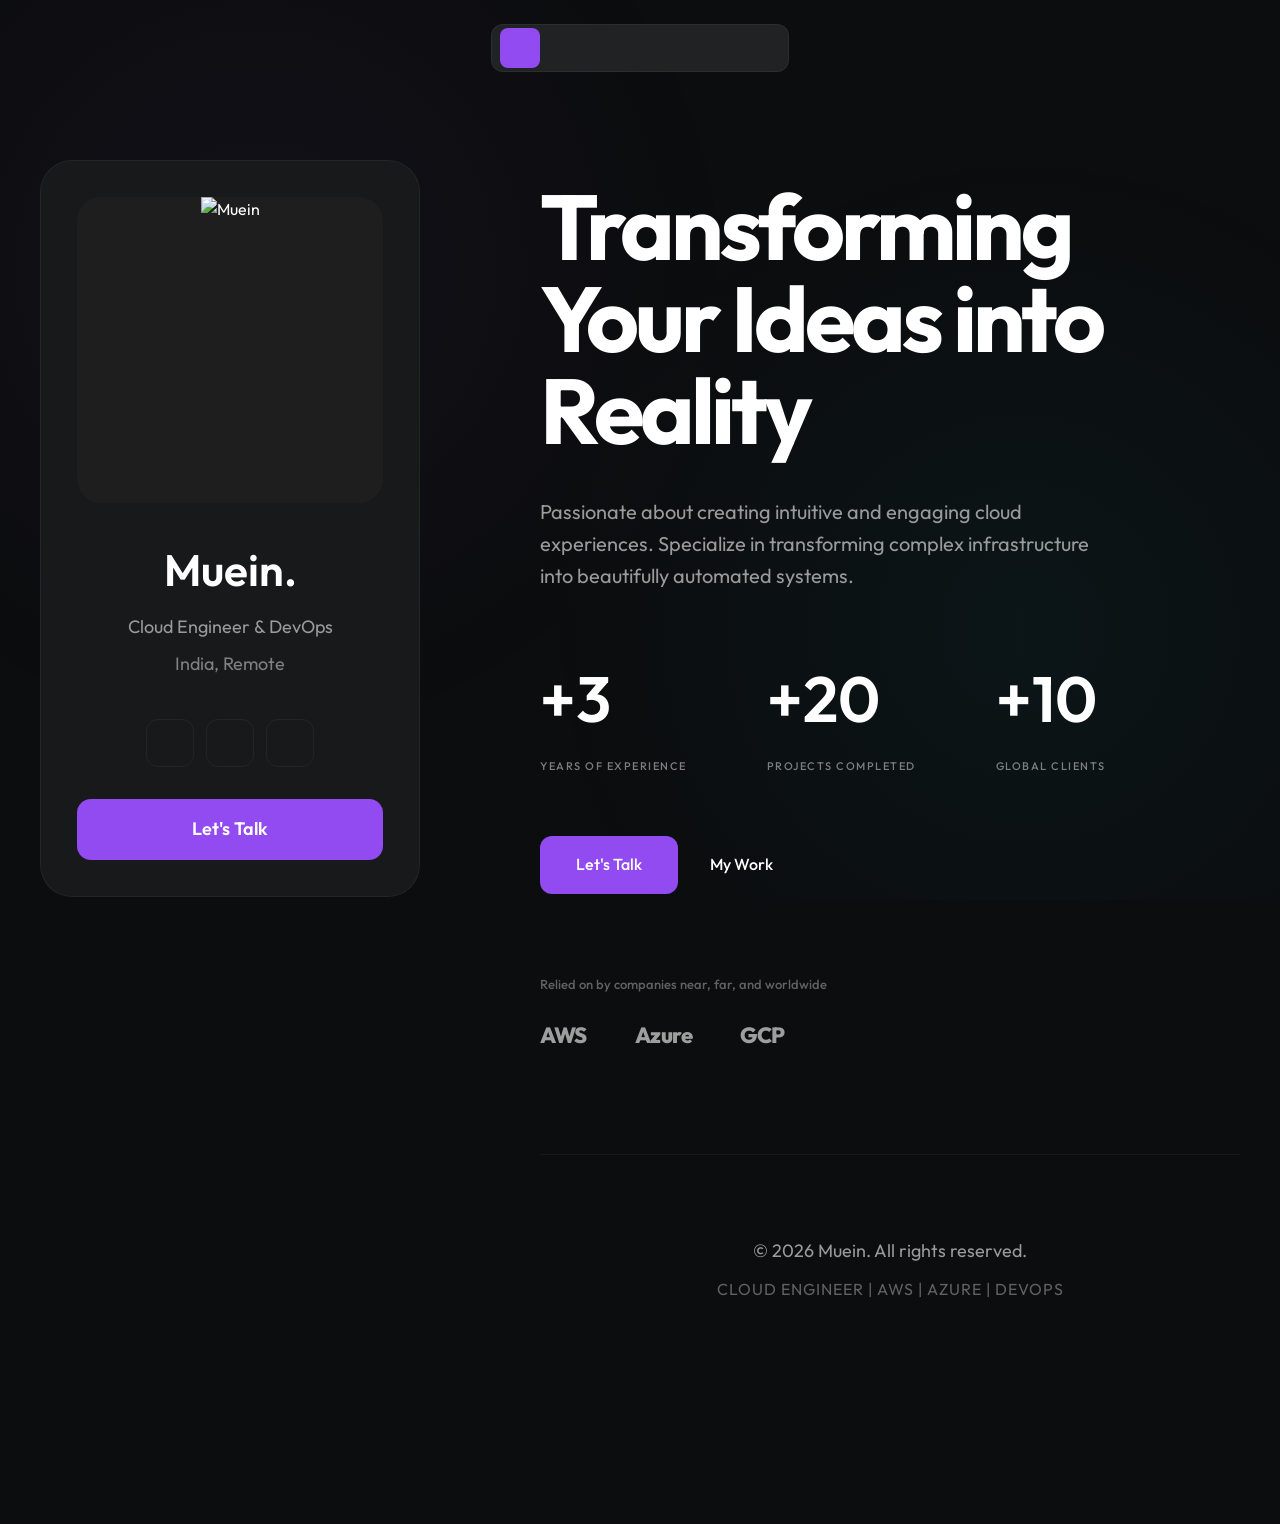
==== commit c251596c: "logo update and twitter removal" ====
--- a/index.html
+++ b/index.html
@@ -29,7 +29,7 @@
         <aside class="sidebar">
             <div class="profile-card">
                 <div class="profile-img-container">
-                    <img src="https://github.com/mueinofficeuse-eng.png" alt="Muein" class="profile-img">
+                    <img src="assets/profile.jpg" alt="Muein" class="profile-img">
                 </div>
                 <div class="profile-info">
                     <h3>Muein.</h3>
@@ -40,7 +40,6 @@
                 <div class="social-icons">
                     <a href="https://github.com/mueinofficeuse-eng" class="social-icon" target="_blank"><i
                             data-lucide="globe"></i></a>
-                    <a href="https://twitter.com" class="social-icon" target="_blank"><i data-lucide="twitter"></i></a>
                     <a href="https://linkedin.com/in/muein-024a62176" class="social-icon" target="_blank"><i
                             data-lucide="linkedin"></i></a>
                     <a href="mailto:muein.officeuse@gmail.com" class="social-icon"><i data-lucide="mail"></i></a>
@@ -94,6 +93,17 @@
             <section id="projects" class="content-section">
                 <h2>Featured Projects</h2>
                 <div class="bento-grid">
+                    <a href="https://github.com/mueinofficeuse-eng/aws-native-cicd" class="bento-card project-item"
+                        target="_blank">
+                        <div class="tech-tags">
+                            <span class="tech-tag">AWS Native</span>
+                            <span class="tech-tag">CloudFormation</span>
+                        </div>
+                        <h4>AWS Native CI/CD Pipeline</h4>
+                        <p>End-to-end automation using CodePipeline, CodeBuild, and CodeDeploy for Vite apps.</p>
+                        <i data-lucide="arrow-up-right" class="card-icon-abs"></i>
+                    </a>
+
                     <a href="https://github.com/mueinofficeuse-eng/face-recognition-attendance-system"
                         class="bento-card project-item" target="_blank">
                         <div class="tech-tags">
@@ -111,8 +121,8 @@
                             <span class="tech-tag">Jenkins</span>
                             <span class="tech-tag">Docker</span>
                         </div>
-                        <h4>AWS CI/CD Pipeline</h4>
-                        <p>End-to-end automated deployment for containerized apps.</p>
+                        <h4>Hybrid CI/CD Pipeline</h4>
+                        <p>End-to-end automated deployment for containerized apps using Jenkins and Docker.</p>
                         <i data-lucide="arrow-up-right" class="card-icon-abs"></i>
                     </a>
 
@@ -316,14 +326,14 @@
                         <p class="exp-date">Dec 2024 — Jan 2026</p>
                     </a>
 
-                    <a href="alois-tech.html" class="experience-card">
+                    <a href="ameya-services.html" class="experience-card">
                         <div class="exp-header">
-                            <h3>Alois Technologies</h3>
+                            <h3>Ameya Services</h3>
                             <div class="exp-arrow">
                                 <i data-lucide="arrow-up-right"></i>
                             </div>
                         </div>
-                        <p class="exp-desc">Designed multi-environment cloud solutions for NTT Data using IaC. Optimized
+                        <p class="exp-desc">Designed multi-environment cloud solutions using IaC. Optimized
                             storage costs via Intelligent Tiering and integrated ELK Stack for centralized monitoring.
                         </p>
                         <p class="exp-date">Mar 2024 — Dec 2024</p>
@@ -373,7 +383,7 @@
                             <a href="mailto:muein.officeuse@gmail.com" class="social-btn">
                                 <i data-lucide="mail"></i> Email
                             </a>
-                            <a href="Muein_Resume.pdf" class="social-btn resume-btn" download>
+                            <a href="Muein_Resume.pdf" class="social-btn resume-btn" download="Muein_Resume.pdf" target="_blank">
                                 <i data-lucide="download"></i> Download Resume
                             </a>
                         </div>
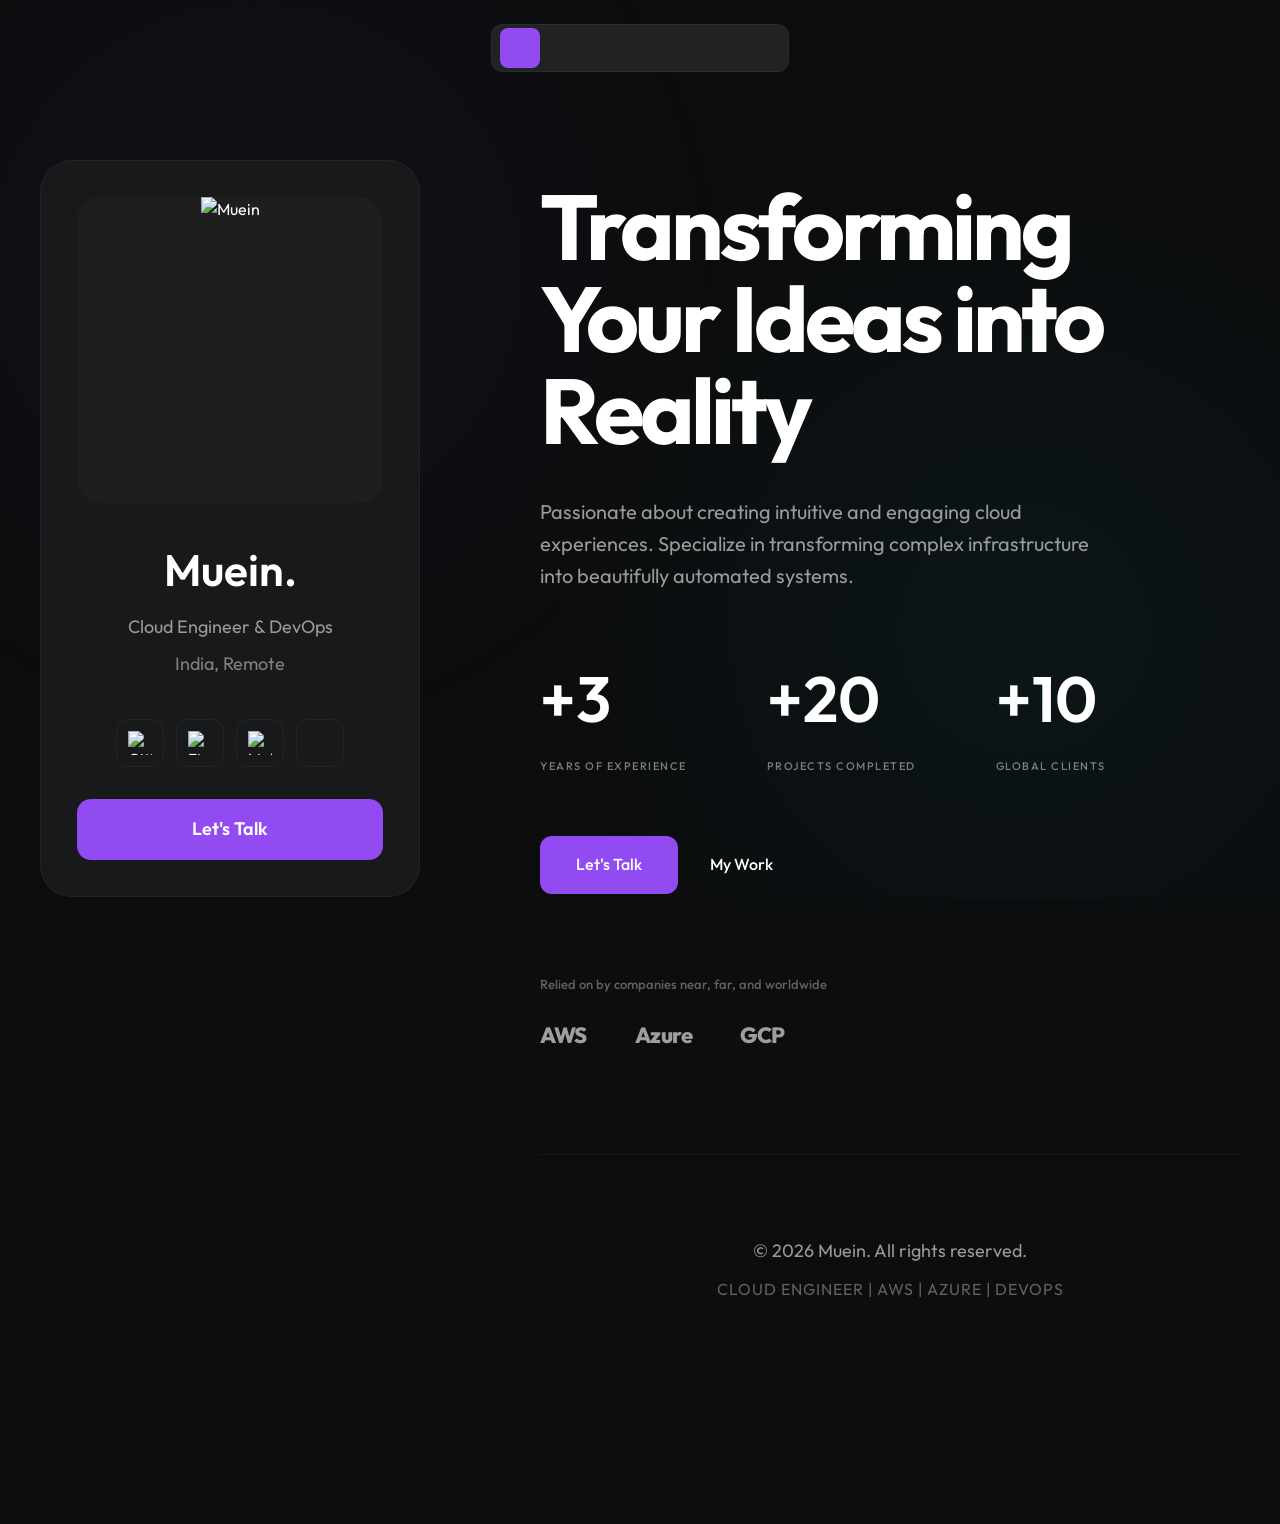
==== commit 5f797a86: "Update profile display and social icon logos" ====
--- a/index.html
+++ b/index.html
@@ -29,7 +29,7 @@
         <aside class="sidebar">
             <div class="profile-card">
                 <div class="profile-img-container">
-                    <img src="assets/profile.jpg" alt="Muein" class="profile-img">
+                    <img src="https://github.com/mueinofficeuse-eng.png" alt="Muein" class="profile-img">
                 </div>
                 <div class="profile-info">
                     <h3>Muein.</h3>
@@ -38,10 +38,15 @@
                 </div>
 
                 <div class="social-icons">
-                    <a href="https://github.com/mueinofficeuse-eng" class="social-icon" target="_blank"><i
-                            data-lucide="globe"></i></a>
-                    <a href="https://linkedin.com/in/muein-024a62176" class="social-icon" target="_blank"><i
-                            data-lucide="linkedin"></i></a>
+                    <a href="https://github.com/mueinofficeuse-eng" class="social-icon" target="_blank">
+                        <img src="https://cdn.simpleicons.org/github/ffffff" alt="GitHub" class="social-icon-img">
+                    </a>
+                    <a href="https://www.fiverr.com/s/m5pbrLV" class="social-icon" target="_blank">
+                        <img src="https://cdn.simpleicons.org/fiverr/ffffff" alt="Fiverr" class="social-icon-img">
+                    </a>
+                    <a href="https://linkedin.com/in/muein-024a62176" class="social-icon" target="_blank">
+                        <img src="https://cdn.simpleicons.org/linkedin/ffffff" alt="LinkedIn" class="social-icon-img">
+                    </a>
                     <a href="mailto:muein.officeuse@gmail.com" class="social-icon"><i data-lucide="mail"></i></a>
                 </div>
 
--- a/style.css
+++ b/style.css
@@ -140,6 +140,12 @@
     color: var(--text-primary);
     text-decoration: none;
     transition: var(--transition);
+}
+
+.social-icon img.social-icon-img {
+    width: 24px;
+    height: 24px;
+    display: block;
 }
 
 .social-icon:hover {
